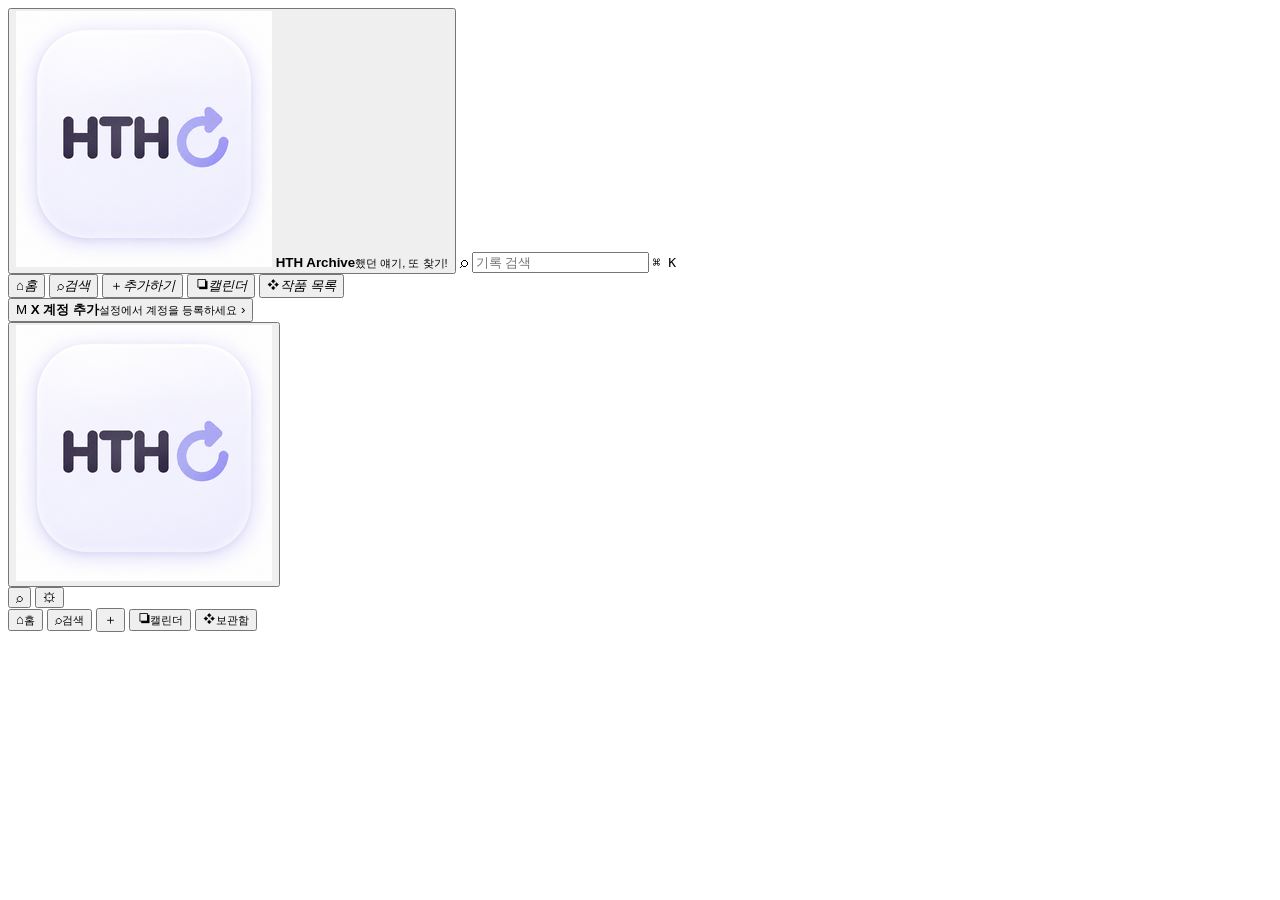
==== public/index.html @ 297d5f02 "Rename index.html to public/index.html" ====
<!doctype html>
<html lang="ko">
<head>
  <meta charset="utf-8" />
  <meta name="viewport" content="width=device-width,initial-scale=1,viewport-fit=cover" />
  <meta name="theme-color" content="#f5f3ff" />
  <title>HTH Archive — 했또했</title>
  <link rel="icon" href="[data-uri]" type="image/png" />
  <link rel="preconnect" href="https://fonts.googleapis.com">
  <link rel="preconnect" href="https://fonts.gstatic.com" crossorigin>
  <link href="https://fonts.googleapis.com/css2?family=Inter:wght@400;500;600;700;800&family=Noto+Sans+KR:wght@400;500;600;700;800&display=swap" rel="stylesheet">
  <link rel="stylesheet" href="style.css" />
</head>
<body data-theme="lavender">
  <div class="app-shell">
    <aside class="sidebar" aria-label="주요 메뉴">
      <button class="brand brand--desktop" data-route="home" aria-label="HTH Archive 홈">
        <img class="brand-icon" src="[data-uri]" alt="" />
        <span class="brand-copy"><b>HTH Archive</b><small>했던 얘기, 또 찾기!</small></span>
      </button>

      <label class="side-search">
        <span>⌕</span>
        <input id="sideSearchInput" type="search" placeholder="기록 검색" autocomplete="off" />
        <kbd>⌘ K</kbd>
      </label>

      <nav class="side-nav">
        <button class="nav-item is-active" data-route="home"><span>⌂</span><em>홈</em></button>
        <button class="nav-item" data-route="search"><span>⌕</span><em>검색</em></button>
        <button class="nav-item" data-action="open-add"><span>＋</span><em>추가하기</em></button>
        <button class="nav-item" data-route="calendar"><span>❏</span><em>캘린더</em></button>
        <button class="nav-item" data-route="library"><span>❖</span><em>작품 목록</em></button>
      </nav>

      <div class="sidebar-spacer"></div>
      <button class="profile-card" data-action="open-settings">
        <span class="avatar" id="profileAvatar">M</span>
        <span><b id="profileHandle">X 계정 추가</b><small>설정에서 계정을 등록하세요</small></span>
        <span>›</span>
      </button>
    </aside>

    <main class="main" id="appMain">
      <header class="mobile-topbar">
        <button class="brand" data-route="home" aria-label="HTH Archive 홈"><img class="brand-icon brand-icon--mobile" src="[data-uri]" alt="HTH Archive" /></button>
        <div class="mobile-actions">
          <button class="icon-btn" data-route="search" aria-label="검색">⌕</button>
          <button class="icon-btn" data-action="open-settings" aria-label="설정">⚙</button>
        </div>
      </header>
      <div id="view"></div>
    </main>

    <nav class="bottom-nav" aria-label="모바일 메뉴">
      <button class="bottom-item is-active" data-route="home"><span>⌂</span><small>홈</small></button>
      <button class="bottom-item" data-route="search"><span>⌕</span><small>검색</small></button>
      <button class="bottom-add" data-action="open-add" aria-label="추가">＋</button>
      <button class="bottom-item" data-route="calendar"><span>❏</span><small>캘린더</small></button>
      <button class="bottom-item" data-route="library"><span>❖</span><small>보관함</small></button>
    </nav>
  </div>

  <div class="modal-layer" id="modalLayer" aria-live="polite"></div>
  <div class="toast-region" id="toastRegion" aria-live="polite"></div>
  <script src="app.js"></script>
</body>
</html>
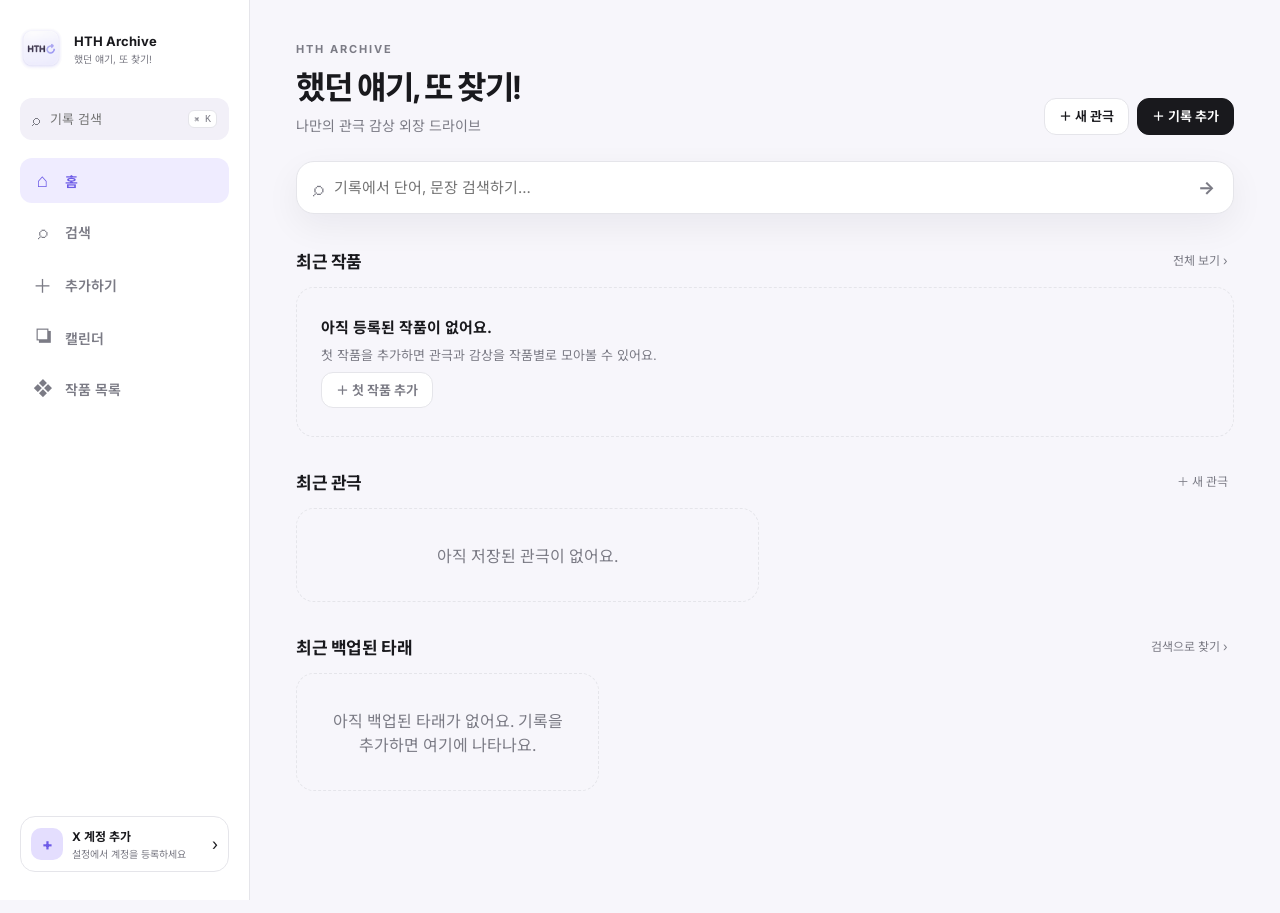
==== commit 825f799c: "Add qa-patch.js script to index.html" ====
--- a/public/index.html
+++ b/public/index.html
@@ -64,5 +64,6 @@
   <div class="modal-layer" id="modalLayer" aria-live="polite"></div>
   <div class="toast-region" id="toastRegion" aria-live="polite"></div>
   <script src="app.js"></script>
+<script src="qa-patch.js?v=20261009-1"></script>
 </body>
 </html>
--- a/public/style.css
+++ b/public/style.css
@@ -0,0 +1,125 @@
+:root{
+  --bg:#f7f7f8;--surface:#ffffff;--surface-2:#f2f2f5;--surface-3:#ececf1;
+  --text:#19191d;--muted:#7b7b85;--muted-2:#a2a2ac;--line:#e5e5ea;
+  --accent:#8c7cf4;--accent-strong:#6d5be7;--accent-soft:#efecff;--accent-soft-2:#e6e1ff;
+  --mint:#dff2e9;--peach:#f9e4da;--blue:#e4eff9;--yellow:#fbf1c9;
+  --shadow:0 12px 35px rgba(24,24,32,.06);--radius:22px;--radius-sm:14px;
+  --sidebar:250px;--nav-h:72px;
+}
+body[data-theme="light"]{--bg:#f7f7f7;--surface:#fff;--surface-2:#f2f2f2;--surface-3:#e9e9e9;--accent:#82828e;--accent-strong:#575761;--accent-soft:#f0f0f3;--accent-soft-2:#e5e5ea}
+body[data-theme="lavender"]{--bg:#f7f6fb;--surface:#fff;--surface-2:#f2f0f8;--surface-3:#ebe7f7;--accent:#8c7cf4;--accent-strong:#6d5be7;--accent-soft:#efecff;--accent-soft-2:#e4defe}
+body[data-theme="peach"]{--bg:#fbf7f5;--surface:#fff;--surface-2:#f8efeb;--surface-3:#f2e6e0;--accent:#e99078;--accent-strong:#cf735d;--accent-soft:#fcebe6;--accent-soft-2:#f8dcd3}
+body[data-theme="dark"]{--bg:#15151a;--surface:#202027;--surface-2:#292930;--surface-3:#32323a;--text:#f6f6f8;--muted:#a3a3ad;--muted-2:#81818c;--line:#363640;--accent:#a99cf9;--accent-strong:#c0b7ff;--accent-soft:#2e2948;--accent-soft-2:#3a335b;--shadow:0 18px 38px rgba(0,0,0,.22)}
+*{box-sizing:border-box}html{font-family:Inter,'Noto Sans KR',sans-serif;background:var(--bg);color:var(--text)}body{margin:0;background:var(--bg);color:var(--text);min-height:100vh}button,input,select,textarea{font:inherit;color:inherit}button{cursor:pointer}.app-shell{min-height:100vh}.sidebar{position:fixed;inset:0 auto 0 0;width:var(--sidebar);padding:28px 20px;background:color-mix(in srgb,var(--surface) 92%,transparent);border-right:1px solid var(--line);display:flex;flex-direction:column;z-index:20;backdrop-filter:blur(22px)}.brand{border:0;background:none;display:flex;align-items:center;gap:12px;padding:0;color:var(--text)}.brand-mark{font-size:26px;font-weight:800;letter-spacing:-1.5px;white-space:nowrap}.brand-loop{font-weight:700;color:var(--accent);font-size:.9em;margin-left:2px}.brand-copy{display:grid;text-align:left}.brand-copy b{font-size:13px}.brand-copy small{font-size:10px;color:var(--muted);margin-top:2px}.side-search{display:flex;align-items:center;gap:8px;margin:28px 0 18px;background:var(--surface-2);border:1px solid transparent;border-radius:12px;padding:10px 11px;color:var(--muted)}.side-search:focus-within{border-color:var(--accent);background:var(--surface)}.side-search input{border:0;outline:0;background:transparent;min-width:0;flex:1;font-size:13px}.side-search kbd{border:1px solid var(--line);background:var(--surface);border-radius:6px;padding:2px 5px;font-size:10px;color:var(--muted)}.side-nav{display:grid;gap:6px}.nav-item{border:0;background:transparent;border-radius:12px;padding:11px 12px;display:flex;align-items:center;gap:12px;color:var(--muted);text-align:left}.nav-item span{width:21px;text-align:center;font-size:19px}.nav-item em{font-style:normal;font-weight:600;font-size:14px}.nav-item:hover,.nav-item.is-active{background:var(--accent-soft);color:var(--accent-strong)}.sidebar-spacer{flex:1}.profile-card{width:100%;border:1px solid var(--line);background:var(--surface);border-radius:15px;padding:10px;display:grid;grid-template-columns:auto 1fr auto;align-items:center;gap:9px;text-align:left}.profile-card .avatar{width:32px;height:32px;border-radius:10px;background:var(--accent-soft-2);color:var(--accent-strong);display:grid;place-items:center;font-weight:800}.profile-card b,.profile-card small{display:block}.profile-card b{font-size:12px}.profile-card small{font-size:10px;color:var(--muted);margin-top:2px}.main{margin-left:var(--sidebar);min-height:100vh}.mobile-topbar,.bottom-nav{display:none}.page{padding:42px 46px 90px;max-width:1320px;margin:auto}.page-head{display:flex;align-items:flex-end;justify-content:space-between;gap:20px;margin-bottom:26px}.eyebrow{font-size:11px;letter-spacing:.18em;text-transform:uppercase;color:var(--muted);font-weight:700}.page-title{font-size:32px;letter-spacing:-.04em;margin:6px 0 0}.page-sub{color:var(--muted);font-size:14px;margin:7px 0 0}.toolbar{display:flex;gap:8px;align-items:center}.btn{border:1px solid var(--line);background:var(--surface);padding:10px 14px;border-radius:12px;font-size:13px;font-weight:650}.btn:hover{border-color:var(--accent)}.btn.primary{background:var(--text);color:var(--surface);border-color:var(--text)}.btn.accent{background:var(--accent);color:#fff;border-color:var(--accent)}.btn.ghost{background:transparent}.icon-btn{width:38px;height:38px;border:1px solid var(--line);background:var(--surface);border-radius:12px;display:grid;place-items:center}.hero-search{display:grid;grid-template-columns:1fr auto;align-items:center;gap:10px;background:var(--surface);border:1px solid var(--line);border-radius:18px;padding:8px 10px 8px 16px;box-shadow:var(--shadow);margin-bottom:34px}.hero-search span{font-size:21px;color:var(--muted)}.hero-search input{border:0;outline:0;background:transparent;font-size:15px;padding:8px 0;min-width:0}.hero-search button{border:0;background:var(--accent-soft);color:var(--accent-strong);border-radius:12px;padding:10px 14px;font-weight:700}.section{margin:32px 0}.section-head{display:flex;align-items:center;justify-content:space-between;margin-bottom:14px}.section-title{font-size:17px;margin:0;letter-spacing:-.025em}.text-btn{border:0;background:transparent;color:var(--muted);font-size:12px}.text-btn:hover{color:var(--accent-strong)}.work-grid{display:grid;grid-template-columns:repeat(4,minmax(0,1fr));gap:14px}.work-card{position:relative;border:1px solid color-mix(in srgb,var(--line) 80%,transparent);border-radius:20px;min-height:168px;padding:20px;text-align:left;overflow:hidden;background:var(--surface);transition:.2s transform,.2s box-shadow}.work-card:hover{transform:translateY(-2px);box-shadow:var(--shadow)}.work-card.lavender{background:linear-gradient(145deg,#eeeaff,#f9f8ff)}.work-card.peach{background:linear-gradient(145deg,#fde9df,#fff8f5)}.work-card.mint{background:linear-gradient(145deg,#e4f4ec,#f8fcfa)}.work-card.blue{background:linear-gradient(145deg,#e7f1fa,#f7fbff)}body[data-theme="dark"] .work-card{background:var(--surface)}.work-card .mini-icon{width:38px;height:38px;border-radius:12px;background:rgba(255,255,255,.7);display:grid;place-items:center;font-size:18px}.work-card h3{margin:24px 0 5px;font-size:20px;letter-spacing:-.04em}.work-meta{display:flex;gap:8px;color:#6f6f78;font-size:11px}.work-card .arrow{position:absolute;right:16px;top:16px;width:28px;height:28px;border-radius:50%;display:grid;place-items:center;background:rgba(255,255,255,.7);color:#777}.viewing-list{display:grid;grid-template-columns:repeat(2,minmax(0,1fr));gap:12px}.viewing-card{border:1px solid var(--line);background:var(--surface);border-radius:18px;padding:16px;display:grid;grid-template-columns:auto 1fr auto;gap:13px;align-items:start;text-align:left}.date-tile{width:48px;height:52px;border-radius:14px;background:var(--accent-soft);display:grid;place-items:center;color:var(--accent-strong)}.date-tile b{font-size:18px;line-height:1}.date-tile small{font-size:9px;text-transform:uppercase}.viewing-card h4{margin:1px 0 6px;font-size:14px}.chips{display:flex;flex-wrap:wrap;gap:6px}.chip{display:inline-flex;align-items:center;gap:5px;padding:5px 8px;border-radius:999px;background:var(--surface-2);color:var(--muted);font-size:10px;border:1px solid transparent}.chip.accent{background:var(--accent-soft);color:var(--accent-strong)}.chip.mint{background:var(--mint);color:#4d7965}.chip.peach{background:var(--peach);color:#986957}.count-badge{font-size:10px;background:var(--surface-2);color:var(--muted);padding:5px 8px;border-radius:999px}.thread-grid{display:grid;grid-template-columns:repeat(3,minmax(0,1fr));gap:14px}.thread-card{border:1px solid var(--line);background:var(--surface);border-radius:18px;padding:17px;text-align:left;transition:.2s}.thread-card:hover{border-color:color-mix(in srgb,var(--accent) 45%,var(--line));transform:translateY(-1px)}.thread-card .thread-top{display:flex;align-items:center;justify-content:space-between;gap:10px}.work-label{font-size:10px;font-weight:700;color:var(--accent-strong);background:var(--accent-soft);padding:4px 7px;border-radius:999px}.thread-card h4{font-size:15px;margin:13px 0 6px;letter-spacing:-.025em}.thread-card p{margin:0;color:var(--muted);font-size:12px;line-height:1.6;display:-webkit-box;-webkit-line-clamp:2;-webkit-box-orient:vertical;overflow:hidden}.thread-foot{display:flex;align-items:center;justify-content:space-between;margin-top:14px;color:var(--muted-2);font-size:10px}.search-panel{position:sticky;top:0;z-index:4;background:color-mix(in srgb,var(--bg) 88%,transparent);backdrop-filter:blur(18px);padding:4px 0 18px}.search-box{display:flex;align-items:center;gap:10px;background:var(--surface);border:1px solid var(--line);border-radius:15px;padding:11px 13px}.search-box input{border:0;outline:0;background:transparent;flex:1;font-size:15px}.filter-row{display:flex;gap:8px;flex-wrap:wrap;margin-top:10px}.filter-select{border:1px solid var(--line);background:var(--surface);border-radius:999px;padding:8px 11px;font-size:11px;color:var(--muted)}.results-meta{margin:18px 0 12px;color:var(--muted);font-size:12px}.search-results{display:grid;gap:10px}.result-card{border:1px solid var(--line);background:var(--surface);border-radius:17px;padding:17px;text-align:left}.result-head{display:flex;align-items:center;justify-content:space-between;gap:15px}.result-head h3{font-size:15px;margin:0}.result-meta{font-size:10px;color:var(--muted);margin-top:4px}.result-snippet{font-size:13px;line-height:1.72;color:var(--muted);margin:12px 0 0}.result-snippet mark{background:var(--yellow);color:var(--text);padding:0 2px;border-radius:3px}.calendar-layout{display:grid;grid-template-columns:minmax(0,1.45fr) minmax(320px,.75fr);gap:18px}.calendar-card,.agenda{border:1px solid var(--line);background:var(--surface);border-radius:22px;padding:21px}.calendar-head{display:flex;align-items:center;justify-content:space-between;margin-bottom:18px}.calendar-head h3{margin:0}.calendar-grid{display:grid;grid-template-columns:repeat(7,1fr);gap:5px}.dow,.day{aspect-ratio:1.1;border-radius:12px;display:flex;align-items:center;justify-content:center;font-size:12px}.dow{color:var(--muted);aspect-ratio:auto;padding:5px}.day{border:0;background:transparent;position:relative}.day.has-record::after{content:"";position:absolute;bottom:7px;width:4px;height:4px;border-radius:50%;background:var(--accent)}.day.selected{background:var(--accent);color:#fff}.agenda h3{margin-top:0}.agenda-list{display:grid;gap:9px}.agenda-item{border:1px solid var(--line);border-radius:14px;padding:12px;background:var(--surface-2);text-align:left}.agenda-item b{display:block;font-size:12px}.agenda-item small{color:var(--muted);font-size:10px}.library-grid{display:grid;grid-template-columns:repeat(3,minmax(0,1fr));gap:15px}.library-card{border:1px solid var(--line);background:var(--surface);border-radius:20px;padding:19px;text-align:left}.library-card h3{margin:18px 0 6px}.library-card .stat-row{display:flex;gap:12px;color:var(--muted);font-size:11px}.detail-back{border:0;background:transparent;color:var(--muted);padding:0;margin-bottom:18px}.work-hero{border:1px solid var(--line);background:linear-gradient(135deg,var(--accent-soft),var(--surface));border-radius:26px;padding:28px;margin-bottom:20px}.work-hero h1{font-size:38px;margin:8px 0 10px;letter-spacing:-.05em}.work-hero .hero-stats{display:flex;gap:18px;color:var(--muted);font-size:12px}.tabs{display:flex;gap:4px;border-bottom:1px solid var(--line);margin:24px 0 18px}.tab{border:0;background:transparent;padding:11px 13px;color:var(--muted);font-size:12px;border-bottom:2px solid transparent}.tab.is-active{color:var(--text);border-color:var(--text)}.thread-detail{max-width:760px;margin:auto}.thread-header{border:1px solid var(--line);background:var(--surface);border-radius:22px;padding:22px;margin-bottom:14px}.thread-header h1{font-size:26px;margin:9px 0 7px;letter-spacing:-.04em}.thread-header .meta{color:var(--muted);font-size:11px}.thread-posts{display:grid;gap:10px}.post{border:1px solid var(--line);background:var(--surface);border-radius:18px;padding:18px}.post-head{display:flex;align-items:center;justify-content:space-between;color:var(--muted);font-size:10px;margin-bottom:10px}.post-body{font-size:14px;line-height:1.78;white-space:pre-wrap}.quote-block{border-left:3px solid var(--accent);padding:9px 11px;margin:13px 0 0;background:var(--accent-soft);border-radius:0 11px 11px 0;color:var(--muted);font-size:12px}.context-reply{margin:12px 0 0 18px;background:var(--surface-2);border-radius:12px;padding:10px 12px;color:var(--muted);font-size:12px}.empty{border:1px dashed var(--line);border-radius:18px;padding:34px;text-align:center;color:var(--muted)}.modal-layer:empty{display:none}.modal-layer{position:fixed;inset:0;z-index:70;background:rgba(14,14,20,.34);display:grid;place-items:center;padding:20px;backdrop-filter:blur(7px)}.modal,.sheet{background:var(--surface);border:1px solid var(--line);box-shadow:0 24px 80px rgba(0,0,0,.18);border-radius:24px;width:min(620px,100%);max-height:min(780px,90vh);overflow:auto}.modal-head{position:sticky;top:0;z-index:2;background:var(--surface);display:flex;align-items:center;justify-content:space-between;padding:18px 20px;border-bottom:1px solid var(--line)}.modal-head h2{font-size:18px;margin:0}.modal-body{padding:20px}.close-btn{width:32px;height:32px;border:0;background:var(--surface-2);border-radius:10px}.choice-grid{display:grid;grid-template-columns:1fr 1fr;gap:12px}.choice-card{border:1px solid var(--line);background:var(--surface);border-radius:18px;padding:20px;text-align:left}.choice-card:hover{border-color:var(--accent)}.choice-icon{width:44px;height:44px;border-radius:14px;background:var(--accent-soft);display:grid;place-items:center;color:var(--accent-strong);font-size:23px}.choice-card h3{font-size:15px;margin:15px 0 5px}.choice-card p{font-size:11px;line-height:1.5;color:var(--muted);margin:0}.form-grid{display:grid;gap:15px}.field{display:grid;gap:7px}.field label{font-size:11px;color:var(--muted);font-weight:650}.field input,.field textarea,.field select{width:100%;border:1px solid var(--line);background:var(--surface);border-radius:12px;padding:11px 12px;outline:0}.field textarea{min-height:100px;resize:vertical}.field input:focus,.field textarea:focus,.field select:focus{border-color:var(--accent)}.field-hint{font-size:10px;color:var(--muted-2)}.segment{display:flex;gap:4px;background:var(--surface-2);padding:4px;border-radius:12px}.segment button{flex:1;border:0;background:transparent;border-radius:9px;padding:9px;font-size:11px;color:var(--muted)}.segment button.is-active{background:var(--surface);color:var(--text);box-shadow:0 2px 8px rgba(0,0,0,.05)}.footer-actions{display:flex;justify-content:flex-end;gap:8px;padding-top:8px}.preview-list{display:grid;gap:8px}.preview-post{border:1px solid var(--line);background:var(--surface);border-radius:14px;padding:12px;display:grid;grid-template-columns:auto 1fr;gap:9px}.preview-post input{margin-top:2px}.preview-post.is-context{background:var(--surface-2)}.preview-post b{font-size:11px}.preview-post p{font-size:11px;color:var(--muted);line-height:1.55;margin:4px 0 0}.badge-input{display:flex;flex-wrap:wrap;gap:7px;border:1px solid var(--line);border-radius:12px;padding:9px;min-height:44px}.actor-badge{display:inline-flex;align-items:center;gap:5px;background:var(--accent-soft);color:var(--accent-strong);border-radius:999px;padding:6px 8px;font-size:11px}.badge-input input{border:0!important;padding:4px!important;min-width:120px;flex:1}.cast-row{display:grid;grid-template-columns:1fr 1fr;gap:8px}.cast-row .actor-name{background:var(--surface-2);border:1px solid var(--line);border-radius:12px;padding:10px 11px;font-size:12px}.post-editor{border:1px solid var(--line);border-radius:16px;padding:12px;background:var(--surface)}.post-editor-head{display:flex;justify-content:space-between;align-items:center;margin-bottom:8px}.post-editor-head b{font-size:11px}.post-editor textarea{width:100%;min-height:90px;border:0;outline:0;background:transparent;resize:vertical}.inline-actions{display:flex;gap:6px}.mini-btn{border:1px solid var(--line);background:var(--surface);border-radius:8px;padding:6px 8px;font-size:10px;color:var(--muted)}.theme-grid{display:grid;grid-template-columns:repeat(4,1fr);gap:10px}.theme-option{border:1px solid var(--line);background:var(--surface);border-radius:16px;padding:10px;text-align:center}.theme-swatch{height:76px;border-radius:11px;margin-bottom:8px;border:1px solid rgba(0,0,0,.04)}.theme-option[data-theme-value="light"] .theme-swatch{background:linear-gradient(145deg,#fff,#efefef)}.theme-option[data-theme-value="lavender"] .theme-swatch{background:linear-gradient(145deg,#f6f4ff,#ddd6ff)}.theme-option[data-theme-value="peach"] .theme-swatch{background:linear-gradient(145deg,#fff7f2,#f8d8ca)}.theme-option[data-theme-value="dark"] .theme-swatch{background:linear-gradient(145deg,#393941,#17171b)}.theme-option.is-active{border-color:var(--accent);box-shadow:0 0 0 2px var(--accent-soft)}.toast-region{position:fixed;right:24px;bottom:24px;z-index:100;display:grid;gap:8px}.toast{background:var(--text);color:var(--surface);padding:11px 14px;border-radius:12px;box-shadow:var(--shadow);font-size:11px;animation:toastIn .2s ease}@keyframes toastIn{from{transform:translateY(8px);opacity:0}to{transform:none;opacity:1}}
+@media (max-width:1050px){.work-grid{grid-template-columns:repeat(2,minmax(0,1fr))}.thread-grid,.library-grid{grid-template-columns:repeat(2,minmax(0,1fr))}.calendar-layout{grid-template-columns:1fr}}
+@media (max-width:760px){:root{--nav-h:74px}.sidebar{display:none}.main{margin-left:0;padding-bottom:var(--nav-h)}.mobile-topbar{height:62px;display:flex;align-items:center;justify-content:space-between;padding:0 18px;position:sticky;top:0;z-index:18;background:color-mix(in srgb,var(--bg) 88%,transparent);backdrop-filter:blur(18px);border-bottom:1px solid color-mix(in srgb,var(--line) 80%,transparent)}.mobile-topbar .brand-mark{font-size:21px}.mobile-actions{display:flex;gap:6px}.mobile-actions .icon-btn{width:34px;height:34px;border:0;background:transparent}.bottom-nav{display:grid;grid-template-columns:1fr 1fr 64px 1fr 1fr;align-items:center;position:fixed;bottom:0;left:0;right:0;height:var(--nav-h);background:color-mix(in srgb,var(--surface) 92%,transparent);border-top:1px solid var(--line);z-index:50;padding:5px max(10px,env(safe-area-inset-right)) calc(5px + env(safe-area-inset-bottom)) max(10px,env(safe-area-inset-left));backdrop-filter:blur(20px)}.bottom-item{border:0;background:transparent;color:var(--muted);display:grid;place-items:center;gap:2px;padding:4px}.bottom-item span{font-size:19px}.bottom-item small{font-size:9px}.bottom-item.is-active{color:var(--accent-strong)}.bottom-add{width:48px;height:48px;border-radius:16px;border:0;background:var(--accent);color:#fff;font-size:25px;box-shadow:0 9px 22px color-mix(in srgb,var(--accent) 35%,transparent);justify-self:center}.page{padding:20px 16px 30px}.page-head{align-items:flex-start;margin-bottom:18px}.page-title{font-size:25px}.page-sub{font-size:12px}.toolbar .btn span.label{display:none}.hero-search{margin-bottom:25px;border-radius:16px;box-shadow:none}.work-grid{display:flex;overflow:auto;gap:10px;margin-right:-16px;padding-right:16px;scrollbar-width:none}.work-card{min-width:172px;min-height:152px}.work-card h3{font-size:18px}.viewing-list{grid-template-columns:1fr}.thread-grid{grid-template-columns:1fr}.section{margin:26px 0}.section-title{font-size:15px}.calendar-card,.agenda{padding:16px}.calendar-layout{gap:12px}.library-grid{grid-template-columns:1fr}.work-hero{padding:20px;border-radius:21px}.work-hero h1{font-size:29px}.thread-header h1{font-size:22px}.thread-header,.post{border-radius:16px}.modal-layer{align-items:end;padding:0}.modal,.sheet{width:100%;max-height:88vh;border-radius:24px 24px 0 0;border-bottom:0}.sheet::before{content:"";display:block;width:42px;height:4px;border-radius:999px;background:var(--surface-3);margin:9px auto 0}.choice-grid{grid-template-columns:1fr}.choice-card{display:grid;grid-template-columns:auto 1fr auto;gap:12px;align-items:center;padding:15px}.choice-card h3{margin:0 0 3px}.choice-card::after{content:"›";color:var(--muted)}.theme-grid{grid-template-columns:repeat(2,1fr)}.cast-row{grid-template-columns:1fr}.toast-region{left:16px;right:16px;bottom:90px}.toast{text-align:center}.search-panel{top:62px}.page-head .toolbar{gap:5px}.page-head .toolbar .btn{padding:9px 11px}.thread-detail{max-width:none}}
+
+
+/* v2 — post media */
+.thread-card.has-thumb{padding:0;display:grid;grid-template-columns:124px minmax(0,1fr);overflow:hidden;text-align:left}
+.thread-card.has-thumb .thread-thumb{display:block;min-height:100%;background:var(--surface-2)}
+.thread-thumb img{width:100%;height:100%;min-height:160px;object-fit:cover;display:block}
+.thread-card-content{padding:17px;min-width:0;display:block}
+.media-grid{display:grid;gap:4px;margin-top:14px;border-radius:16px;overflow:hidden;max-width:680px;background:var(--surface-2)}
+.media-grid.media-1{grid-template-columns:1fr}.media-grid.media-2{grid-template-columns:repeat(2,1fr)}.media-grid.media-3,.media-grid.media-4{grid-template-columns:repeat(2,1fr)}
+.media-3 .media-item:first-child{grid-row:span 2}
+.media-item{position:relative;border:0;padding:0;background:var(--surface-2);overflow:hidden;min-height:190px}
+.media-item img{width:100%;height:100%;min-height:190px;max-height:420px;display:block;object-fit:cover;transition:transform .2s ease}
+.media-item:hover img{transform:scale(1.015)}
+.media-more{position:absolute;inset:0;display:grid;place-items:center;background:rgba(18,18,22,.52);color:#fff;font-size:26px;font-weight:800}
+.preview-media-strip{display:flex;gap:6px;align-items:center;margin-top:9px;flex-wrap:wrap}
+.preview-media-strip img{width:54px;height:54px;border-radius:10px;object-fit:cover;border:1px solid var(--line)}
+.preview-media-strip small,.mini-context-note{font-size:10px;color:var(--muted)}
+.mini-context-note{display:block;margin-top:7px;padding-left:9px;border-left:2px solid var(--line)}
+.quote-media-note{display:block;margin-top:8px;font-size:10px;color:var(--muted)}
+.post-media-editor{display:flex;align-items:center;gap:10px;flex-wrap:wrap;margin-top:10px;padding-top:10px;border-top:1px solid var(--line)}
+.post-media-editor small{color:var(--muted);font-size:10px}
+.media-upload{display:inline-flex;align-items:center;border:1px solid var(--line);background:var(--surface);border-radius:10px;padding:8px 10px;font-size:12px;font-weight:650;cursor:pointer}
+.media-draft-preview{display:flex;gap:5px;flex-wrap:wrap;width:100%}
+.media-draft-preview span{max-width:180px;overflow:hidden;text-overflow:ellipsis;white-space:nowrap;background:var(--surface-2);border-radius:8px;padding:5px 8px;font-size:10px;color:var(--muted)}
+.manual-extras{display:grid;gap:8px;margin-top:10px}
+.extra-editor{padding:10px;border-radius:12px;background:var(--surface-2);display:grid;gap:7px}
+.extra-editor textarea{min-height:68px}
+.image-viewer{position:fixed;inset:24px;z-index:1002;background:rgba(16,16,20,.94);border-radius:24px;display:grid;place-items:center;padding:54px 24px 42px;overflow:auto}
+.image-viewer img{max-width:min(1100px,94vw);max-height:82vh;border-radius:12px;box-shadow:0 24px 70px rgba(0,0,0,.35)}
+.image-viewer-close{position:absolute;right:18px;top:18px;background:#fff;color:#111;border:0}
+.image-viewer-caption{color:#d8d8df;font-size:12px;margin-top:12px}
+@media(max-width:760px){.thread-card.has-thumb{grid-template-columns:96px minmax(0,1fr)}.thread-thumb img{min-height:142px}.media-item,.media-item img{min-height:130px}.media-grid{border-radius:13px}.image-viewer{inset:0;border-radius:0;padding:58px 10px 30px}.image-viewer img{max-width:96vw;max-height:78vh}.post-media-editor{align-items:flex-start}}
+
+/* v3 — usability, seasons, accounts, editable works */
+.brand-icon{width:42px;height:42px;border-radius:13px;display:block;box-shadow:none}
+.brand-icon--mobile{width:36px;height:36px;border-radius:11px}
+.btn,.text-btn,.tab,.segment button{white-space:nowrap;line-height:1.15}
+.hero-search{grid-template-columns:auto minmax(0,1fr) auto}
+.hero-search .search-go{width:34px;height:34px;padding:0;border-radius:10px;display:grid;place-items:center;font-size:18px;background:transparent;color:var(--muted)}
+.hero-search .search-go:hover{background:var(--accent-soft);color:var(--accent-strong)}
+.work-season,.library-season{font-size:10px;color:var(--muted);margin:5px 0 8px;line-height:1.45}
+.library-card-shell{position:relative;min-width:0}
+.library-card{width:100%;height:100%;padding-right:50px;transition:.2s transform,.2s border-color,.2s box-shadow}
+.library-card:hover{transform:translateY(-1px);border-color:color-mix(in srgb,var(--accent) 40%,var(--line));box-shadow:var(--shadow)}
+.work-edit-btn{position:absolute;right:13px;top:13px;width:31px;height:31px;border:1px solid var(--line);border-radius:10px;background:color-mix(in srgb,var(--surface) 90%,transparent);color:var(--muted);display:grid;place-items:center;font-size:13px;z-index:2}
+.work-edit-btn:hover,.work-hero-edit:hover{color:var(--accent-strong);border-color:var(--accent)}
+.work-hero-top{display:flex;align-items:flex-start;justify-content:space-between;gap:20px}
+.work-hero-edit{width:36px;height:36px;border:1px solid color-mix(in srgb,var(--line) 82%,transparent);background:color-mix(in srgb,var(--surface) 75%,transparent);border-radius:12px;color:var(--muted);display:grid;place-items:center;flex:0 0 auto}
+.season-line{font-size:11px;color:var(--muted);margin-top:-2px}
+.work-hero .hero-stats{gap:8px;flex-wrap:wrap;margin-top:15px}
+.work-hero .hero-stats button{border:1px solid color-mix(in srgb,var(--line) 80%,transparent);background:color-mix(in srgb,var(--surface) 65%,transparent);border-radius:999px;padding:7px 10px;color:var(--muted);font-size:11px}
+.work-hero .hero-stats button:hover{background:var(--surface);color:var(--accent-strong);border-color:var(--accent)}
+.actor-directory{display:grid;gap:8px}
+.actor-directory-row{display:grid;grid-template-columns:minmax(120px,.7fr) 1.3fr;gap:10px;align-items:center;border:1px solid var(--line);background:var(--surface);border-radius:14px;padding:12px 14px}
+.actor-directory-row b{font-size:12px}.actor-directory-row span{font-size:11px;color:var(--muted)}
+.import-summary{display:flex;gap:8px;align-items:center;flex-wrap:wrap;padding:10px 12px;border-radius:12px;background:var(--accent-soft);color:var(--accent-strong);font-size:11px}
+.import-summary span{color:var(--muted)}
+.settings-modal{width:min(700px,100%)}
+.settings-section{display:grid;gap:12px;padding-bottom:22px;margin-bottom:22px;border-bottom:1px solid var(--line)}
+.settings-section:last-child{border-bottom:0;margin-bottom:0;padding-bottom:0}
+.settings-section h3{font-size:14px;margin:0}.settings-section .page-sub{margin:3px 0 0;font-size:11px}
+.account-list{display:grid;gap:8px}.account-row{display:flex;align-items:center;justify-content:space-between;gap:10px;border:1px solid var(--line);border-radius:13px;padding:10px 11px;background:var(--surface)}
+.account-main{display:flex;align-items:center;gap:10px;min-width:0;flex:1;cursor:pointer}.account-main span{min-width:0}.account-main b,.account-main small{display:block}.account-main b{font-size:12px}.account-main small{font-size:10px;color:var(--muted);margin-top:2px}
+.account-add{display:grid;grid-template-columns:1fr 1fr auto;gap:8px}.account-add input{border:1px solid var(--line);background:var(--surface);border-radius:12px;padding:10px 11px;min-width:0;outline:0}.account-add input:focus{border-color:var(--accent)}
+.date-pair{display:grid;grid-template-columns:1fr auto 1fr;align-items:center;gap:8px}.date-pair span{color:var(--muted)}
+.work-cast-editor{display:grid;gap:7px}.work-cast-row{display:grid;grid-template-columns:1fr 1fr auto;gap:7px}.work-cast-row input{border:1px solid var(--line);background:var(--surface);border-radius:12px;padding:10px 11px;min-width:0;outline:0}.work-cast-row input:focus{border-color:var(--accent)}
+
+@media (max-width:760px){
+  .page-head{display:grid;grid-template-columns:minmax(0,1fr);gap:14px}
+  .page-head .toolbar{width:100%;display:grid;grid-template-columns:1fr 1fr;gap:7px}
+  .page-head .toolbar .btn{min-width:0;width:100%;padding:9px 7px;font-size:10.5px;overflow:hidden;text-overflow:ellipsis}
+  .hero-search{grid-template-columns:auto minmax(0,1fr) 32px;padding:7px 8px 7px 13px;gap:7px}
+  .hero-search span{font-size:18px}.hero-search input{font-size:13px}.hero-search .search-go{width:30px;height:30px;font-size:16px}
+  .library-card{padding-right:48px}.work-edit-btn{right:11px;top:11px}
+  .actor-directory-row{grid-template-columns:1fr;gap:3px}
+  .account-add{grid-template-columns:1fr}.account-add .btn{width:100%}
+  .date-pair{grid-template-columns:1fr}.date-pair span{display:none}
+  .work-cast-row{grid-template-columns:1fr 1fr auto}
+  .work-hero-top{gap:12px}.work-hero-edit{width:33px;height:33px}
+}
+@media(max-width:410px){.work-cast-row{grid-template-columns:1fr auto}.work-cast-row input:nth-child(2){grid-column:1 / -1;grid-row:2}.work-cast-row .mini-btn{grid-column:2;grid-row:1}}
+
+
+.cast-picker{display:grid;grid-template-columns:repeat(2,minmax(0,1fr));gap:8px}
+.cast-option{border:1px solid var(--line);background:var(--surface);border-radius:14px;padding:10px 11px;display:grid;grid-template-columns:auto 1fr;gap:9px;align-items:center;text-align:left;min-width:0}
+.cast-option:hover{border-color:color-mix(in srgb,var(--accent) 55%,var(--line))}
+.cast-option.is-selected{border-color:var(--accent);background:var(--accent-soft)}
+.cast-option-check{width:24px;height:24px;border-radius:8px;background:var(--surface-2);display:grid;place-items:center;color:var(--accent-strong);font-size:12px;font-weight:800}
+.cast-option.is-selected .cast-option-check{background:var(--accent);color:#fff}
+.cast-option b,.cast-option small{display:block;min-width:0;overflow:hidden;text-overflow:ellipsis;white-space:nowrap}
+.cast-option b{font-size:12px}.cast-option small{margin-top:2px;color:var(--muted);font-size:10px}
+.cast-manual-add{margin-top:10px;display:grid;gap:6px}.cast-manual-add>span{font-size:10px;color:var(--muted)}
+.cast-role-line{display:grid;grid-template-columns:1fr auto;gap:7px;align-items:center}
+.cast-role-line .cast-row{min-width:0}
+.role-input-wrap{position:relative;min-width:0}
+.role-input-wrap input{padding-right:48px!important}
+.auto-role-badge{position:absolute;right:8px;top:50%;transform:translateY(-50%);font-size:9px;font-weight:700;color:var(--accent-strong);background:var(--accent-soft);border-radius:999px;padding:3px 6px;pointer-events:none}
+.cast-empty-note{border:1px dashed var(--line);border-radius:12px;padding:12px;color:var(--muted);font-size:10px;text-align:center}
+.cast-remove{align-self:stretch}
+
+
+@media(max-width:760px){
+  .cast-picker{grid-template-columns:1fr 1fr}
+  .cast-role-line{grid-template-columns:1fr auto}
+}
+@media(max-width:410px){
+  .cast-picker{grid-template-columns:1fr}
+}
+.empty-action{grid-column:1/-1;display:flex;flex-direction:column;align-items:flex-start;gap:8px;min-height:150px;justify-content:center;padding:24px}.empty-action b{color:var(--text);font-size:15px}.empty-action span{color:var(--muted);font-size:13px}.setup-notice{text-align:center;padding:28px 8px 10px}.setup-icon{width:52px;height:52px;border-radius:16px;background:var(--accent-soft);color:var(--accent-strong);display:grid;place-items:center;font-size:24px;margin:0 auto 16px}.setup-notice h3{margin:0 0 8px;font-size:20px}.setup-notice p{color:var(--muted);line-height:1.7;max-width:520px;margin:0 auto 22px}.calendar-nav{border:0;background:transparent;color:var(--muted);font-size:22px;padding:4px 8px;border-radius:8px}.calendar-nav:hover{background:var(--surface-2);color:var(--text)}
+@media(max-width:760px){.empty-action{min-height:130px;padding:20px}.setup-notice{padding:18px 2px 6px}}
